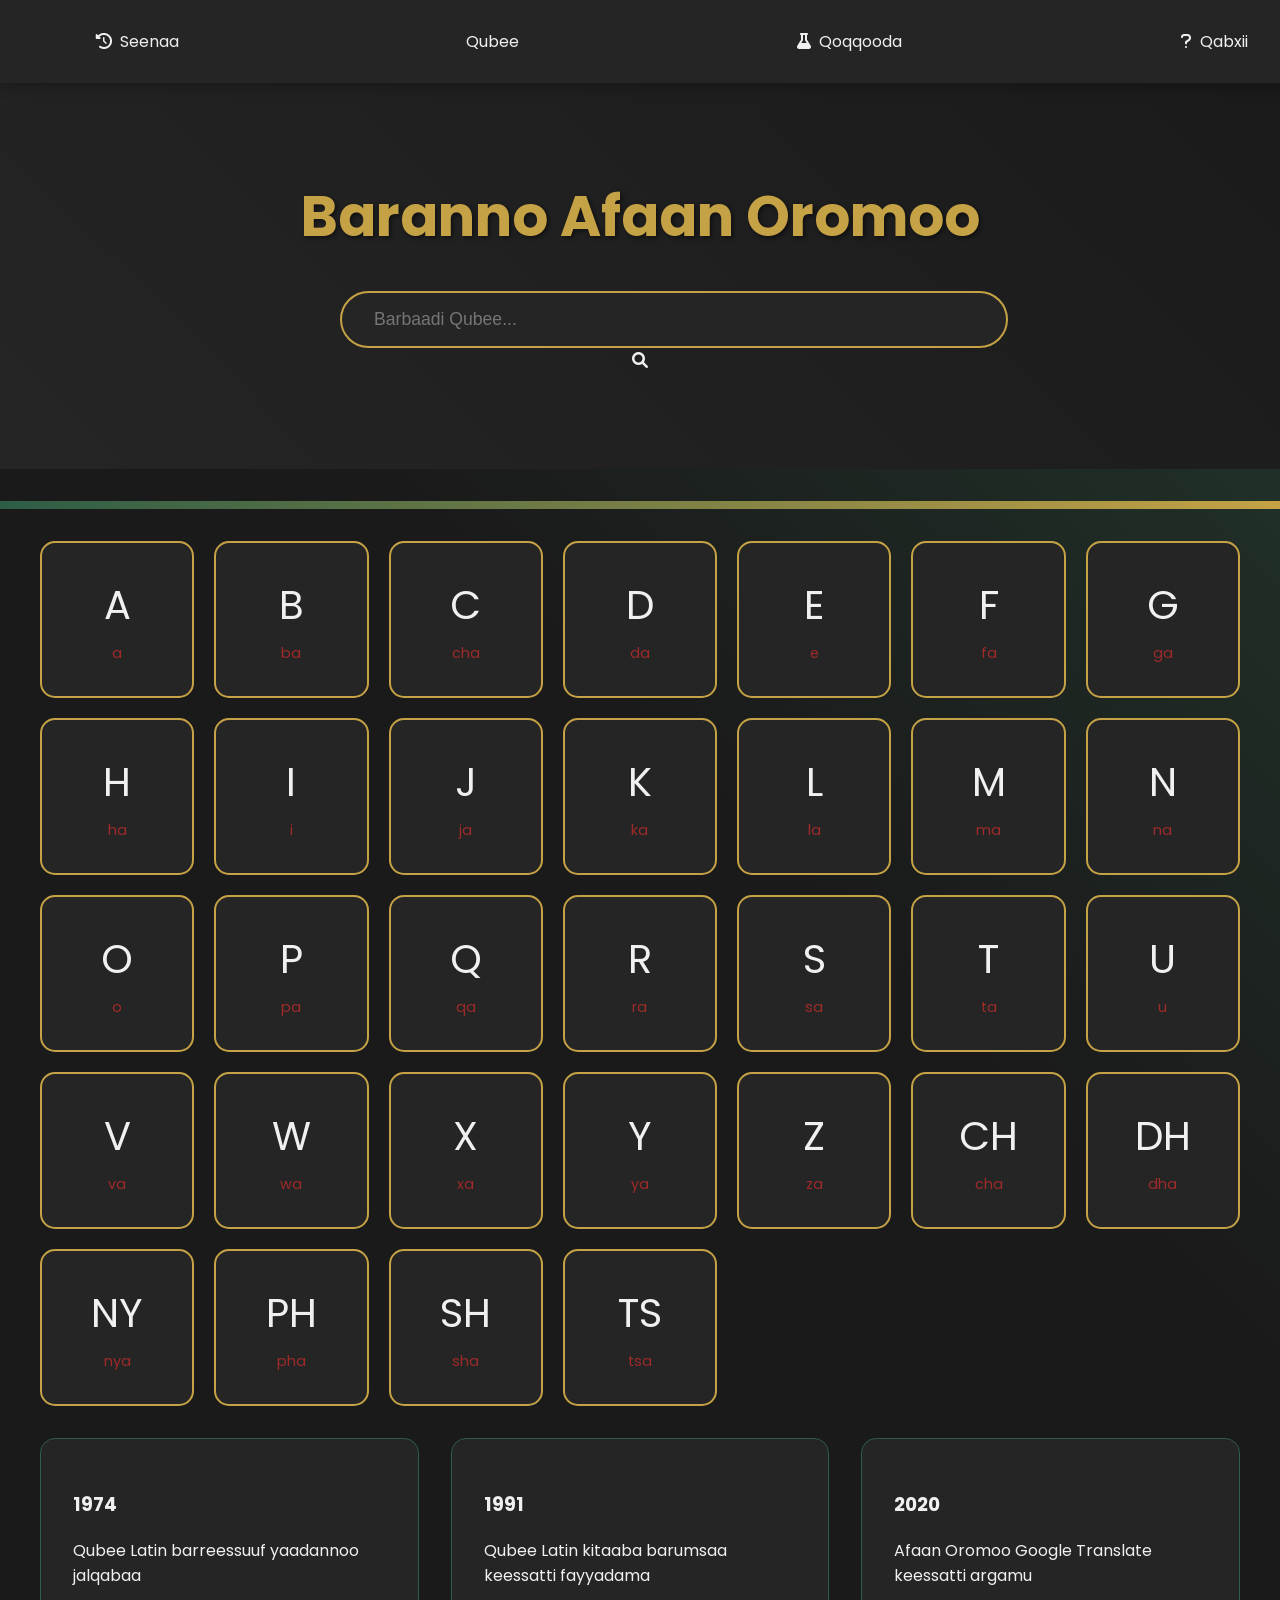
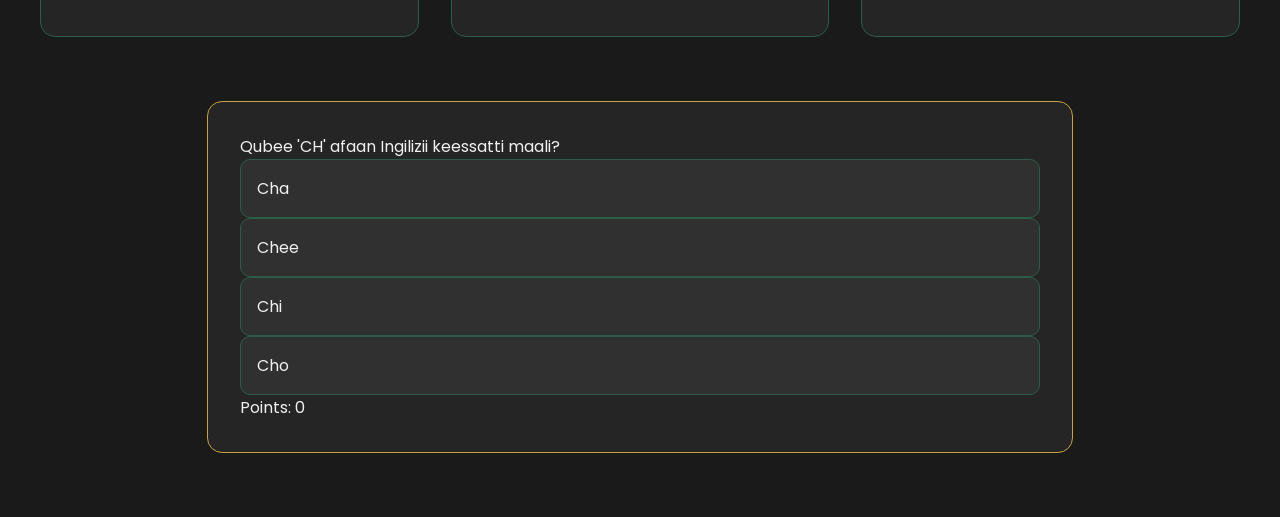
==== affanoromo_lesson.html @ a2dca790 "Initial commit" ====
<!DOCTYPE html>
<html lang="en">
<head>
  <meta charset="UTF-8">
  <meta name="viewport" content="width=device-width, initial-scale=1.0">
  <title>Learn Afaan Oromoo - EduVate</title>
  <link href="https://fonts.googleapis.com/css2?family=Poppins:wght@400;600&display=swap" rel="stylesheet">
  <link rel="stylesheet" href="https://cdnjs.cloudflare.com/ajax/libs/font-awesome/6.0.0/css/all.min.css">
  <style>
    :root {
      --gold: #C5A245;
      --red: #9E2A2A;
      --green: #2D5D46;
      --text: #F0F0F0;
      --bg: #1A1A1A;
      --nav-bg: #252525;
    }

    body {
      font-family: 'Poppins', sans-serif;
      background: linear-gradient(45deg, #1A1A1A 60%, #2D5D46 140%);
      color: var(--text);
      margin: 0;
      padding: 0;
      overflow-x: hidden;
    }

    .nav-container {
      background: var(--nav-bg);
      padding: 1rem 2rem;
      position: fixed;
      width: 100%;
      top: 0;
      z-index: 1000;
      box-shadow: 0 2px 15px rgba(0,0,0,0.3);
    }

    .nav-links {
      display: flex;
      justify-content: space-between;
      max-width: 1200px;
      margin: 0 auto;
    }

    .nav-item {
      color: var(--text);
      text-decoration: none;
      padding: 0.8rem 1.5rem;
      border-radius: 25px;
      transition: all 0.3s ease;
      display: flex;
      align-items: center;
      gap: 0.5rem;
      position: relative;
    }

    .nav-item:hover::after {
      content: attr(data-translation);
      position: absolute;
      bottom: -35px;
      left: 50%;
      transform: translateX(-50%);
      background: var(--gold);
      color: var(--bg);
      padding: 5px 10px;
      border-radius: 5px;
      font-size: 0.8rem;
      white-space: nowrap;
    }

    .hero-section {
      text-align: center;
      padding: 8rem 2rem 4rem;
      background: linear-gradient(45deg, #252525 0%, #1A1A1A 100%);
    }

    .hero-title {
      font-size: 3.5rem;
      color: var(--gold);
      margin-bottom: 1rem;
      text-shadow: 2px 2px 4px rgba(0,0,0,0.5);
    }

    .search-container {
      max-width: 600px;
      margin: 2rem auto;
      position: relative;
    }

    #searchInput {
      width: 100%;
      padding: 1rem 2rem;
      border-radius: 30px;
      border: 2px solid var(--gold);
      background: var(--nav-bg);
      color: var(--text);
      font-size: 1.1rem;
    }

    .qubee-container {
      display: grid;
      grid-template-columns: repeat(auto-fit, minmax(150px, 1fr));
      gap: 20px;
      max-width: 1200px;
      margin: 2rem auto;
      padding: 0 2rem;
    }

    .qubee-char {
      background: #252525;
      border-radius: 15px;
      padding: 2rem;
      border: 2px solid var(--gold);
      text-align: center;
      font-size: 2.5rem;
      transition: all 0.3s ease;
      cursor: pointer;
      position: relative;
      overflow: hidden;
    }

    .qubee-char.learned {
      border-color: var(--green);
      background: linear-gradient(45deg, #252525 0%, #2D5D46AA 100%);
    }

    .qubee-char:hover::after {
      content: attr(data-translation);
      position: absolute;
      bottom: 10px;
      left: 50%;
      transform: translateX(-50%);
      background: var(--green);
      color: var(--text);
      padding: 3px 10px;
      border-radius: 15px;
      font-size: 0.8rem;
      animation: floatUp 0.3s ease-out;
    }

    @keyframes floatUp {
      from { opacity: 0; bottom: -10px; }
      to { opacity: 1; bottom: 10px; }
    }

    .pronunciation {
      display: block;
      font-size: 0.9rem;
      color: var(--red);
      margin-top: 0.5rem;
    }

    .progress-bar {
      width: 100%;
      height: 8px;
      background: #303030;
      margin: 2rem 0;
      overflow: hidden;
    }

    .progress-fill {
      height: 100%;
      background: linear-gradient(90deg, var(--green), var(--gold));
      transition: width 0.5s ease;
    }

    .timeline-container {
      display: grid;
      grid-template-columns: repeat(auto-fit, minmax(300px, 1fr));
      gap: 2rem;
      max-width: 1200px;
      margin: 0 auto;
      padding: 0 2rem;
    }

    .timeline-card {
      background: #252525;
      padding: 2rem;
      border-radius: 15px;
      border: 1px solid var(--green);
      transition: transform 0.3s ease;
    }

    .quiz-section {
      max-width: 800px;
      margin: 4rem auto;
      padding: 2rem;
      background: #252525;
      border-radius: 15px;
      border: 1px solid var(--gold);
    }

    .quiz-option {
      padding: 1rem;
      background: #303030;
      border: 1px solid var(--green);
      border-radius: 10px;
      cursor: pointer;
      transition: all 0.3s ease;
    }

    .quiz-option.correct {
      background: var(--green) !important;
    }

    .quiz-option.wrong {
      background: var(--red) !important;
    }

    @media (max-width: 768px) {
      .hero-title {
        font-size: 2.5rem;
      }
      
      .qubee-container {
        grid-template-columns: repeat(3, 1fr);
      }
      
      .nav-links {
        flex-wrap: wrap;
        justify-content: center;
        gap: 0.5rem;
      }
      
      .nav-item {
        padding: 0.5rem 1rem;
        font-size: 0.9rem;
      }
      
      .nav-item:hover::after {
        bottom: -30px;
        font-size: 0.7rem;
      }
    }
  </style>
</head>
<body>
  <nav class="nav-container">
    <div class="nav-links">
      <a href="#history" class="nav-item" data-translation="History">
        <i class="fas fa-history"></i>Seenaa
      </a>
      <a href="#qubee" class="nav-item" data-translation="Alphabet">
        <i class="fas fa-letters"></i>Qubee
      </a>
      <a href="#practice" class="nav-item" data-translation="Practice">
        <i class="fas fa-flask"></i>Qoqqooda
      </a>
      <a href="#quiz" class="nav-item" data-translation="Quiz">
        <i class="fas fa-question"></i>Qabxii
      </a>
    </div>
  </nav>

  <section class="hero-section" id="history">
    <h1 class="hero-title">Baranno Afaan Oromoo</h1>
    <div class="search-container">
      <input type="text" id="searchInput" placeholder="Barbaadi Qubee...">
      <i class="fas fa-search search-icon"></i>
    </div>
  </section>

  <div class="progress-bar">
    <div class="progress-fill" id="progressFill"></div>
  </div>

  <section class="qubee-container" id="qubee">
    <!-- Alphabet characters injected via JS -->
  </section>

  <section class="timeline-container">
    <div class="timeline-card">
      <h3 class="timeline-year">1974</h3>
      <p>Qubee Latin barreessuuf yaadannoo jalqabaa</p>
      <small data-translation="First initiatives for Latin script" class="translation-hint"></small>
    </div>
    <div class="timeline-card">
      <h3 class="timeline-year">1991</h3>
      <p>Qubee Latin kitaaba barumsaa keessatti fayyadama</p>
      <small data-translation="Latin script adopted in education" class="translation-hint"></small>
    </div>
    <div class="timeline-card">
      <h3 class="timeline-year">2020</h3>
      <p>Afaan Oromoo Google Translate keessatti argamu</p>
      <small data-translation="Added to Google Translate" class="translation-hint"></small>
    </div>
  </section>

  <section class="quiz-section" id="quiz">
    <div class="quiz-question" id="quizQuestion"></div>
    <div class="quiz-options" id="quizOptions"></div>
    <div class="score-board" id="scoreBoard">Points: 0</div>
  </section>

  <script>
    const oromoAlphabet = [
      {char: 'A', pron: 'a', translation: 'Like "a" in car'},
      {char: 'B', pron: 'ba', translation: 'Like "b" in bat'},
      {char: 'C', pron: 'cha', translation: 'Like "ch" in chat'},
      {char: 'D', pron: 'da', translation: 'Like "d" in dog'},
      {char: 'E', pron: 'e', translation: 'Like "e" in bed'},
      {char: 'F', pron: 'fa', translation: 'Like "f" in fun'},
      {char: 'G', pron: 'ga', translation: 'Like "g" in go'},
      {char: 'H', pron: 'ha', translation: 'Like "h" in hat'},
      {char: 'I', pron: 'i', translation: 'Like "i" in machine'},
      {char: 'J', pron: 'ja', translation: 'Like "j" in job'},
      {char: 'K', pron: 'ka', translation: 'Like "k" in kite'},
      {char: 'L', pron: 'la', translation: 'Like "l" in love'},
      {char: 'M', pron: 'ma', translation: 'Like "m" in man'},
      {char: 'N', pron: 'na', translation: 'Like "n" in no'},
      {char: 'O', pron: 'o', translation: 'Like "o" in more'},
      {char: 'P', pron: 'pa', translation: 'Like "p" in pen'},
      {char: 'Q', pron: 'qa', translation: 'Guttural "k" sound'},
      {char: 'R', pron: 'ra', translation: 'Rolled "r" like in Spanish'},
      {char: 'S', pron: 'sa', translation: 'Like "s" in sun'},
      {char: 'T', pron: 'ta', translation: 'Like "t" in top'},
      {char: 'U', pron: 'u', translation: 'Like "oo" in moon'},
      {char: 'V', pron: 'va', translation: 'Like "v" in van'},
      {char: 'W', pron: 'wa', translation: 'Like "w" in water'},
      {char: 'X', pron: 'xa', translation: 'Like "kh" in khan'},
      {char: 'Y', pron: 'ya', translation: 'Like "y" in yes'},
      {char: 'Z', pron: 'za', translation: 'Like "z" in zoo'},
      {char: 'CH', pron: 'cha', translation: 'Like "ch" in church'},
      {char: 'DH', pron: 'dha', translation: 'Emphatic "d" sound'},
      {char: 'NY', pron: 'nya', translation: 'Like "ñ" in Spanish'},
      {char: 'PH', pron: 'pha', translation: 'Aspirated "p" sound'},
      {char: 'SH', pron: 'sha', translation: 'Like "sh" in shoe'},
      {char: 'TS', pron: 'tsa', translation: 'Like "ts" in cats'}
    ];

    // Initialize Qubee Grid
    const qubeeContainer = document.getElementById('qubee');
    oromoAlphabet.forEach(letter => {
      const div = document.createElement('div');
      div.className = 'qubee-char';
      div.innerHTML = `
        ${letter.char}
        <span class="pronunciation">${letter.pron}</span>
      `;
      div.dataset.translation = letter.translation;
      qubeeContainer.appendChild(div);
    });

    // Search Functionality
    document.getElementById('searchInput').addEventListener('input', function(e) {
      const searchTerm = e.target.value.toLowerCase();
      document.querySelectorAll('.qubee-char').forEach(char => {
        const text = char.textContent.toLowerCase();
        char.style.display = text.includes(searchTerm) ? 'block' : 'none';
      });
    });

    // Progress Tracking
    function updateProgress() {
      const learned = document.querySelectorAll('.learned').length;
      const progress = (learned / oromoAlphabet.length) * 100;
      document.getElementById('progressFill').style.width = `${progress}%`;
    }

    // Character Learning System
    document.querySelectorAll('.qubee-char').forEach(char => {
      char.addEventListener('click', function() {
        this.classList.toggle('learned');
        updateProgress();
        localStorage.setItem('learnedChars', JSON.stringify(
          Array.from(document.querySelectorAll('.learned')).map(el => el.textContent.trim().split('\n')[0])
        ));
        
        // Speech Synthesis
        const synth = window.speechSynthesis;
        const utterance = new SpeechSynthesisUtterance(
          this.textContent.split('\n')[0].trim()
        );
        utterance.voice = window.oromoVoice || synth.getVoices()[0];
        synth.speak(utterance);
      });
    });

    // Quiz System
    const quizData = [
      {
        question: "Qubee 'CH' afaan Ingilizii keessatti maali?",
        options: ["Cha", "Chee", "Chi", "Cho"],
        correct: 0
      },
      {
        question: "Qubee 'NY' dubbisuufi...",
        options: ["Nya", "Nye", "Nyi", "Nyo"],
        correct: 0
      },
      {
        question: "Eessatti argamu Afaan Oromoo?",
        options: ["Keeniyaa", "Itoophiyaa", "Sudaan", "Jibooti"],
        correct: 1
      }
    ];

    let currentQuestion = 0;
    let score = 0;

    function showQuestion() {
      const q = quizData[currentQuestion];
      document.getElementById('quizQuestion').textContent = q.question;
      const optionsDiv = document.getElementById('quizOptions');
      optionsDiv.innerHTML = '';
      
      q.options.forEach((option, index) => {
        const btn = document.createElement('div');
        btn.className = 'quiz-option';
        btn.textContent = option;
        btn.onclick = () => checkAnswer(index);
        optionsDiv.appendChild(btn);
      });
    }

    function checkAnswer(selectedIndex) {
      const correctIndex = quizData[currentQuestion].correct;
      const options = document.querySelectorAll('.quiz-option');
      
      options.forEach((option, index) => {
        if(index === correctIndex) option.classList.add('correct');
        if(index === selectedIndex && index !== correctIndex) option.classList.add('wrong');
      });

      if(selectedIndex === correctIndex) score++;
      document.getElementById('scoreBoard').textContent = `Points: ${score}`;
      
      setTimeout(() => {
        currentQuestion = (currentQuestion + 1) % quizData.length;
        showQuestion();
      }, 1500);
    }

    // Initialize Application
    document.addEventListener('DOMContentLoaded', () => {
      // Load Progress
      const savedProgress = localStorage.getItem('learnedChars');
      if(savedProgress) {
        JSON.parse(savedProgress).forEach(char => {
          const element = Array.from(document.querySelectorAll('.qubee-char'))
            .find(el => el.textContent.includes(char));
          if(element) element.classList.add('learned');
        });
        updateProgress();
      }
      
      // Initialize Quiz
      showQuestion();
      
      // Initialize Voice Synthesis
      if('speechSynthesis' in window) {
        window.speechSynthesis.onvoiceschanged = () => {
          window.oromoVoice = speechSynthesis.getVoices().find(voice => 
            voice.lang === 'om-ET' || voice.name.includes('Oromo'));
        };
      }
    });

    // Mobile Hover Simulation
    let touchTimer;
    document.querySelectorAll('[data-translation]').forEach(element => {
      element.addEventListener('touchstart', function(e) {
        e.preventDefault();
        this.classList.add('show-translation');
        touchTimer = setTimeout(() => {
          this.classList.remove('show-translation');
        }, 2000);
      });
      
      element.addEventListener('touchend', function(e) {
        clearTimeout(touchTimer);
        this.classList.remove('show-translation');
      });
    });
  </script>
</body>
</html>
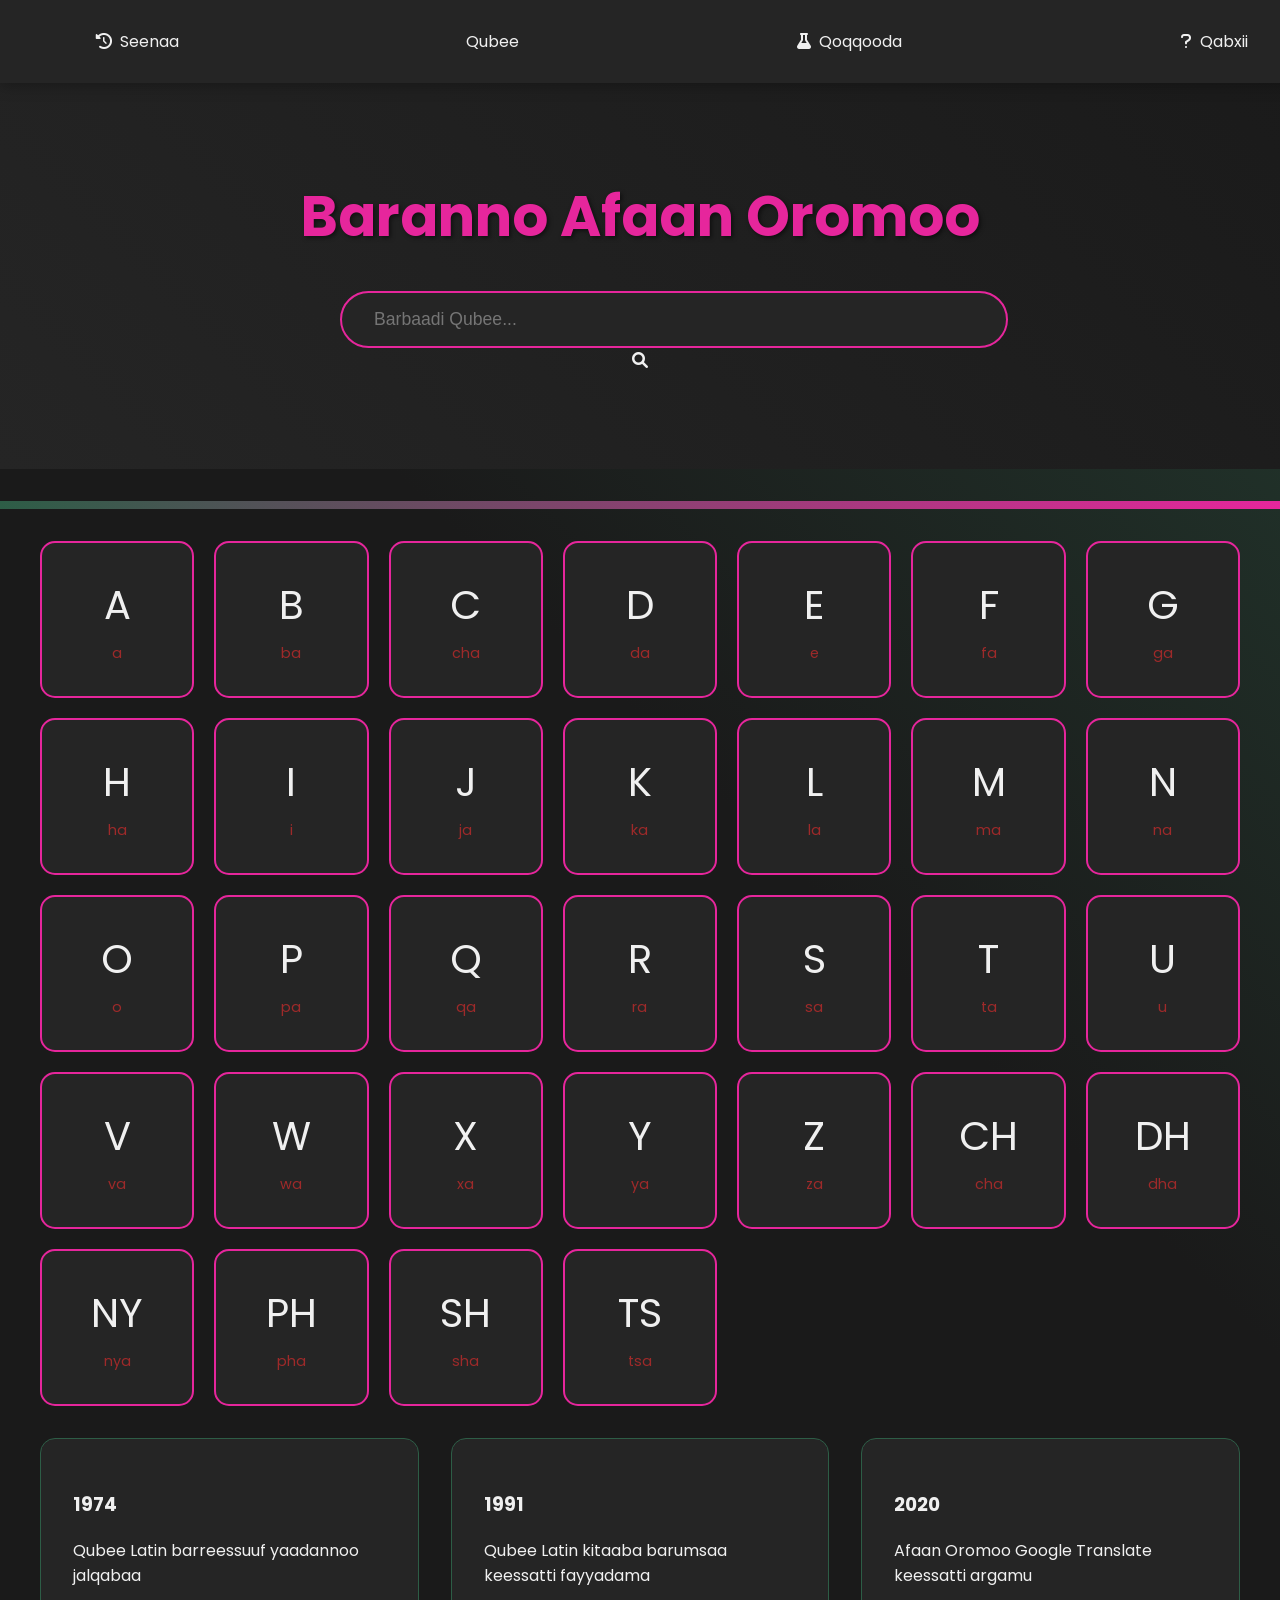
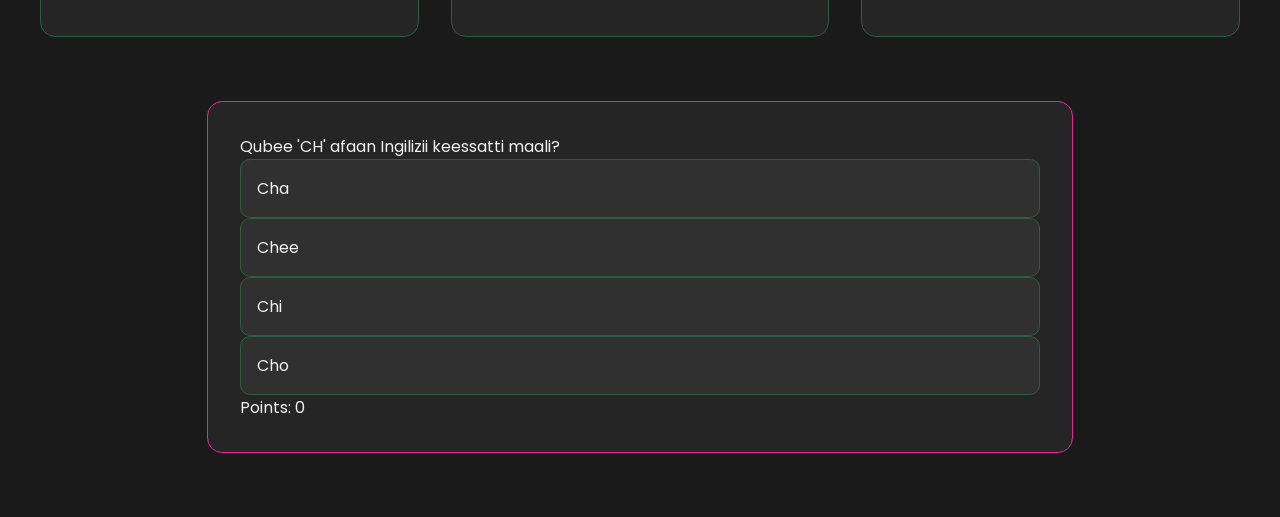
==== commit d31812f9: "EduVate" ====
--- a/affanoromo_lesson.html
+++ b/affanoromo_lesson.html
@@ -8,7 +8,7 @@
   <link rel="stylesheet" href="https://cdnjs.cloudflare.com/ajax/libs/font-awesome/6.0.0/css/all.min.css">
   <style>
     :root {
-      --gold: #C5A245;
+      --gold: #e6269c;
       --red: #9E2A2A;
       --green: #2D5D46;
       --text: #F0F0F0;
